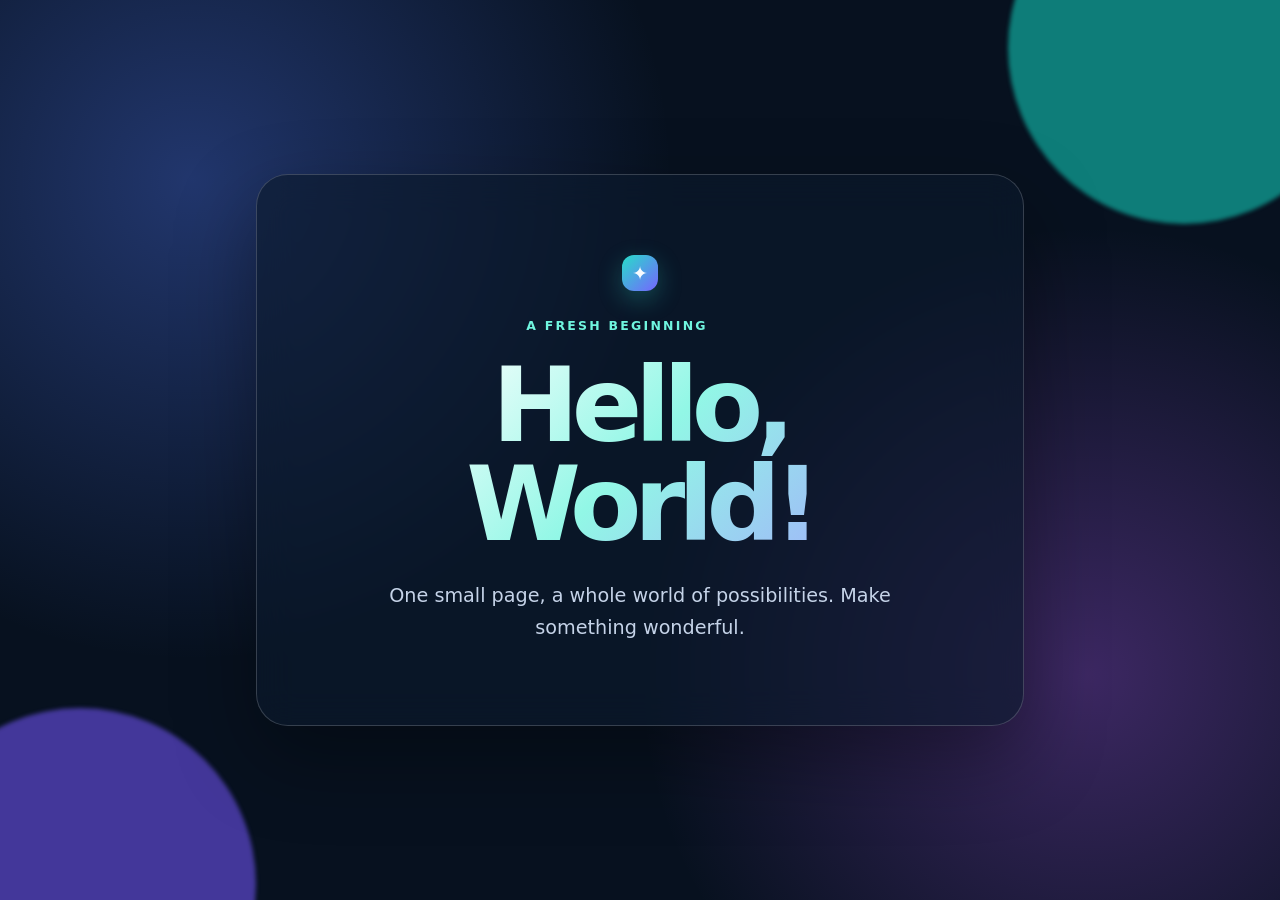
==== index.html @ 657728ad "my first commit" ====
<!doctype html>
<html lang="en">
  <head>
    <meta charset="UTF-8" />
    <meta name="viewport" content="width=device-width, initial-scale=1.0" />
    <meta name="description" content="A polished Hello World page" />
    <title>Hello, World!</title>
    <style>
      :root {
        color-scheme: dark;
      }

      * { box-sizing: border-box; }

      body {
        min-height: 100vh;
        margin: 0;
        display: grid;
        place-items: center;
        overflow: hidden;
        font-family: Inter, ui-sans-serif, system-ui, -apple-system, BlinkMacSystemFont, "Segoe UI", sans-serif;
        color: #f8fbff;
        background:
          radial-gradient(circle at 15% 20%, rgba(83, 124, 255, .35), transparent 30rem),
          radial-gradient(circle at 85% 75%, rgba(184, 92, 255, .30), transparent 28rem),
          #07111f;
      }

      .orb {
        position: fixed;
        width: 22rem;
        aspect-ratio: 1;
        border-radius: 50%;
        filter: blur(2px);
        opacity: .55;
        animation: drift 11s ease-in-out infinite alternate;
      }

      .orb.one { top: -8rem; right: -5rem; background: #14d8c4; }
      .orb.two { bottom: -10rem; left: -6rem; background: #7558ff; animation-delay: -5s; }

      main {
        width: min(90%, 48rem);
        padding: clamp(2rem, 7vw, 5rem);
        text-align: center;
        border: 1px solid rgba(255, 255, 255, .18);
        border-radius: 2rem;
        background: rgba(11, 25, 45, .64);
        box-shadow: 0 2rem 5rem rgba(0, 0, 0, .35);
        backdrop-filter: blur(18px);
        animation: rise .8s cubic-bezier(.2, .8, .2, 1) both;
      }

      .eyebrow {
        margin: 0 0 1.25rem;
        color: #70f5df;
        font-size: .78rem;
        font-weight: 800;
        letter-spacing: .18em;
        text-transform: uppercase;
      }

      h1 {
        margin: 0;
        font-size: clamp(3rem, 10vw, 6.5rem);
        line-height: .95;
        letter-spacing: -.07em;
        background: linear-gradient(135deg, #ffffff 10%, #92f7e6 50%, #a5a0ff 100%);
        -webkit-background-clip: text;
        background-clip: text;
        color: transparent;
      }

      p {
        max-width: 35rem;
        margin: 1.6rem auto 0;
        color: #c5d3e8;
        font-size: clamp(1rem, 2.2vw, 1.2rem);
        line-height: 1.7;
      }

      .sparkle {
        display: inline-grid;
        place-items: center;
        width: 2.25rem;
        height: 2.25rem;
        margin-bottom: 1.5rem;
        border-radius: .75rem;
        background: linear-gradient(135deg, #27dec9, #7665ff);
        box-shadow: 0 .5rem 1.5rem rgba(42, 219, 201, .28);
        font-size: 1.2rem;
      }

      @keyframes rise {
        from { opacity: 0; transform: translateY(1.5rem) scale(.98); }
        to { opacity: 1; transform: translateY(0) scale(1); }
      }

      @keyframes drift {
        to { transform: translate(2rem, 1rem) scale(1.12); }
      }
    </style>
  </head>
  <body>
    <div class="orb one" aria-hidden="true"></div>
    <div class="orb two" aria-hidden="true"></div>
    <main>
      <div class="sparkle" aria-hidden="true">✦</div>
      <p class="eyebrow">A fresh beginning</p>
      <h1>Hello, World!</h1>
      <p>One small page, a whole world of possibilities. Make something wonderful.</p>
    </main>
  </body>
</html>
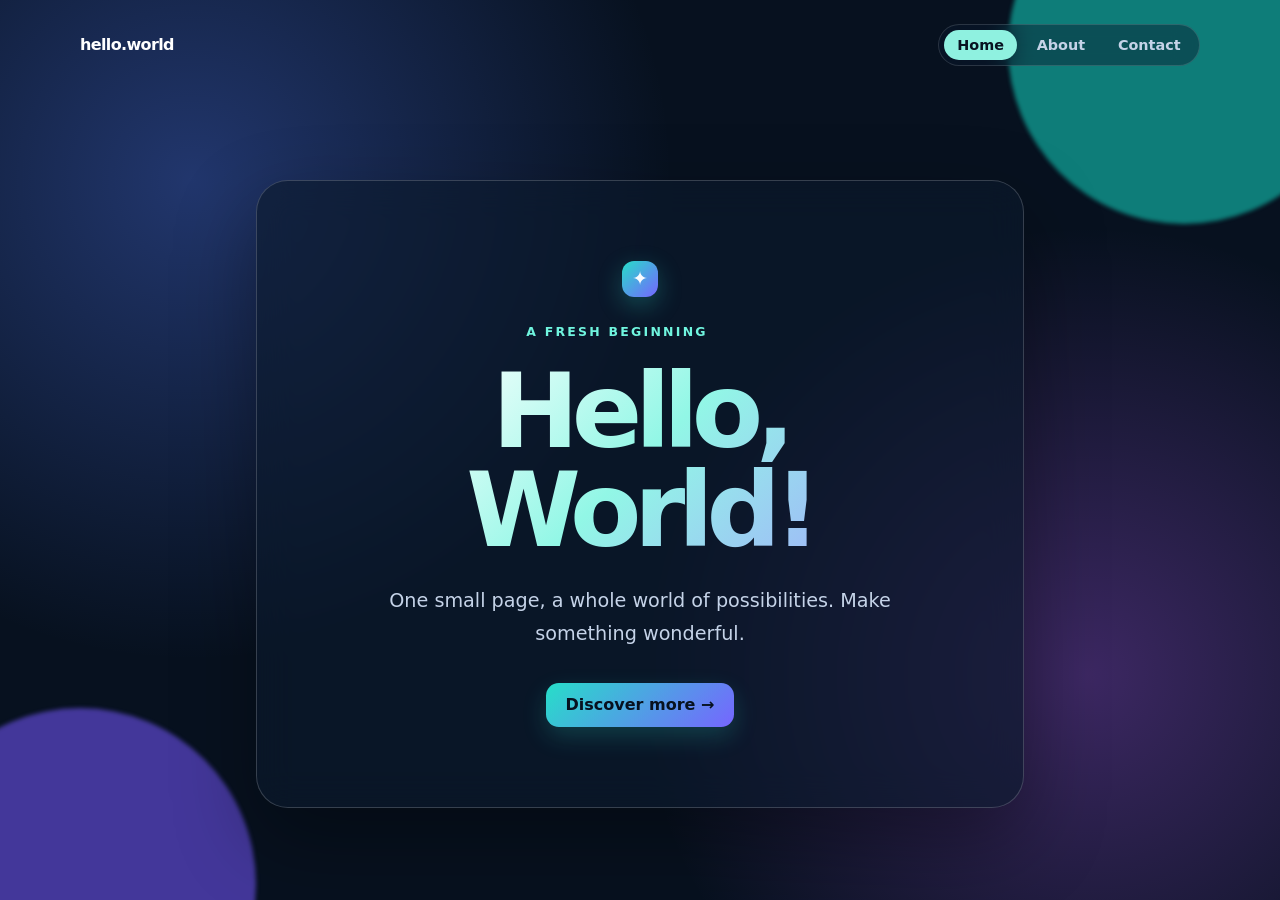
==== commit e68767d5: "added about page and contact page" ====
--- a/index.html
+++ b/index.html
@@ -5,110 +5,25 @@
     <meta name="viewport" content="width=device-width, initial-scale=1.0" />
     <meta name="description" content="A polished Hello World page" />
     <title>Hello, World!</title>
-    <style>
-      :root {
-        color-scheme: dark;
-      }
-
-      * { box-sizing: border-box; }
-
-      body {
-        min-height: 100vh;
-        margin: 0;
-        display: grid;
-        place-items: center;
-        overflow: hidden;
-        font-family: Inter, ui-sans-serif, system-ui, -apple-system, BlinkMacSystemFont, "Segoe UI", sans-serif;
-        color: #f8fbff;
-        background:
-          radial-gradient(circle at 15% 20%, rgba(83, 124, 255, .35), transparent 30rem),
-          radial-gradient(circle at 85% 75%, rgba(184, 92, 255, .30), transparent 28rem),
-          #07111f;
-      }
-
-      .orb {
-        position: fixed;
-        width: 22rem;
-        aspect-ratio: 1;
-        border-radius: 50%;
-        filter: blur(2px);
-        opacity: .55;
-        animation: drift 11s ease-in-out infinite alternate;
-      }
-
-      .orb.one { top: -8rem; right: -5rem; background: #14d8c4; }
-      .orb.two { bottom: -10rem; left: -6rem; background: #7558ff; animation-delay: -5s; }
-
-      main {
-        width: min(90%, 48rem);
-        padding: clamp(2rem, 7vw, 5rem);
-        text-align: center;
-        border: 1px solid rgba(255, 255, 255, .18);
-        border-radius: 2rem;
-        background: rgba(11, 25, 45, .64);
-        box-shadow: 0 2rem 5rem rgba(0, 0, 0, .35);
-        backdrop-filter: blur(18px);
-        animation: rise .8s cubic-bezier(.2, .8, .2, 1) both;
-      }
-
-      .eyebrow {
-        margin: 0 0 1.25rem;
-        color: #70f5df;
-        font-size: .78rem;
-        font-weight: 800;
-        letter-spacing: .18em;
-        text-transform: uppercase;
-      }
-
-      h1 {
-        margin: 0;
-        font-size: clamp(3rem, 10vw, 6.5rem);
-        line-height: .95;
-        letter-spacing: -.07em;
-        background: linear-gradient(135deg, #ffffff 10%, #92f7e6 50%, #a5a0ff 100%);
-        -webkit-background-clip: text;
-        background-clip: text;
-        color: transparent;
-      }
-
-      p {
-        max-width: 35rem;
-        margin: 1.6rem auto 0;
-        color: #c5d3e8;
-        font-size: clamp(1rem, 2.2vw, 1.2rem);
-        line-height: 1.7;
-      }
-
-      .sparkle {
-        display: inline-grid;
-        place-items: center;
-        width: 2.25rem;
-        height: 2.25rem;
-        margin-bottom: 1.5rem;
-        border-radius: .75rem;
-        background: linear-gradient(135deg, #27dec9, #7665ff);
-        box-shadow: 0 .5rem 1.5rem rgba(42, 219, 201, .28);
-        font-size: 1.2rem;
-      }
-
-      @keyframes rise {
-        from { opacity: 0; transform: translateY(1.5rem) scale(.98); }
-        to { opacity: 1; transform: translateY(0) scale(1); }
-      }
-
-      @keyframes drift {
-        to { transform: translate(2rem, 1rem) scale(1.12); }
-      }
-    </style>
+    <link rel="stylesheet" href="styles.css" />
   </head>
   <body>
     <div class="orb one" aria-hidden="true"></div>
     <div class="orb two" aria-hidden="true"></div>
+    <header class="site-header">
+      <a class="brand" href="index.html">hello.world</a>
+      <nav aria-label="Primary navigation">
+        <a href="index.html" aria-current="page">Home</a>
+        <a href="about.html">About</a>
+        <a href="contact.html">Contact</a>
+      </nav>
+    </header>
     <main>
       <div class="sparkle" aria-hidden="true">✦</div>
       <p class="eyebrow">A fresh beginning</p>
       <h1>Hello, World!</h1>
       <p>One small page, a whole world of possibilities. Make something wonderful.</p>
+      <a class="button" href="about.html">Discover more →</a>
     </main>
   </body>
 </html>
--- a/styles.css
+++ b/styles.css
@@ -0,0 +1,31 @@
+:root { color-scheme: dark; }
+* { box-sizing: border-box; }
+body {
+  min-height: 100vh;
+  margin: 0;
+  overflow-x: hidden;
+  font-family: Inter, ui-sans-serif, system-ui, -apple-system, BlinkMacSystemFont, "Segoe UI", sans-serif;
+  color: #f8fbff;
+  background:
+    radial-gradient(circle at 15% 20%, rgba(83, 124, 255, .35), transparent 30rem),
+    radial-gradient(circle at 85% 75%, rgba(184, 92, 255, .30), transparent 28rem),
+    #07111f;
+}
+.orb { position: fixed; z-index: -1; width: 22rem; aspect-ratio: 1; border-radius: 50%; filter: blur(2px); opacity: .55; animation: drift 11s ease-in-out infinite alternate; }
+.orb.one { top: -8rem; right: -5rem; background: #14d8c4; }
+.orb.two { bottom: -10rem; left: -6rem; background: #7558ff; animation-delay: -5s; }
+.site-header { width: min(92%, 70rem); margin: 0 auto; padding: 1.5rem 0; display: flex; align-items: center; justify-content: space-between; }
+.brand { color: #fff; font-weight: 850; letter-spacing: -.04em; text-decoration: none; }
+nav { display: flex; gap: .35rem; padding: .3rem; border: 1px solid rgba(255, 255, 255, .14); border-radius: 999px; background: rgba(10, 25, 45, .45); backdrop-filter: blur(12px); }
+nav a { padding: .45rem .85rem; border-radius: 999px; color: #c5d3e8; font-size: .9rem; font-weight: 700; text-decoration: none; }
+nav a:hover, nav a[aria-current="page"] { color: #081321; background: #8ff1e0; }
+main { width: min(90%, 48rem); margin: clamp(3rem, 10vh, 7rem) auto; padding: clamp(2rem, 7vw, 5rem); text-align: center; border: 1px solid rgba(255, 255, 255, .18); border-radius: 2rem; background: rgba(11, 25, 45, .64); box-shadow: 0 2rem 5rem rgba(0, 0, 0, .35); backdrop-filter: blur(18px); animation: rise .8s cubic-bezier(.2, .8, .2, 1) both; }
+.sparkle { display: inline-grid; place-items: center; width: 2.25rem; height: 2.25rem; margin-bottom: 1.5rem; border-radius: .75rem; background: linear-gradient(135deg, #27dec9, #7665ff); box-shadow: 0 .5rem 1.5rem rgba(42, 219, 201, .28); font-size: 1.2rem; }
+.eyebrow { margin: 0 0 1.25rem; color: #70f5df; font-size: .78rem; font-weight: 800; letter-spacing: .18em; text-transform: uppercase; }
+h1 { margin: 0; font-size: clamp(3rem, 10vw, 6.5rem); line-height: .95; letter-spacing: -.07em; background: linear-gradient(135deg, #fff 10%, #92f7e6 50%, #a5a0ff 100%); -webkit-background-clip: text; background-clip: text; color: transparent; }
+p { max-width: 35rem; margin: 1.6rem auto 0; color: #c5d3e8; font-size: clamp(1rem, 2.2vw, 1.2rem); line-height: 1.7; }
+.button { display: inline-block; margin-top: 2rem; padding: .8rem 1.2rem; border-radius: .8rem; background: linear-gradient(135deg, #27dec9, #7665ff); color: #07111f; font-weight: 850; text-decoration: none; box-shadow: 0 .6rem 1.5rem rgba(42, 219, 201, .2); }
+.contact-link { color: #8ff1e0; font-weight: 750; }
+@keyframes rise { from { opacity: 0; transform: translateY(1.5rem) scale(.98); } to { opacity: 1; transform: translateY(0) scale(1); } }
+@keyframes drift { to { transform: translate(2rem, 1rem) scale(1.12); } }
+@media (max-width: 28rem) { .site-header { align-items: flex-start; gap: 1rem; flex-direction: column; } nav { width: 100%; justify-content: center; } }
